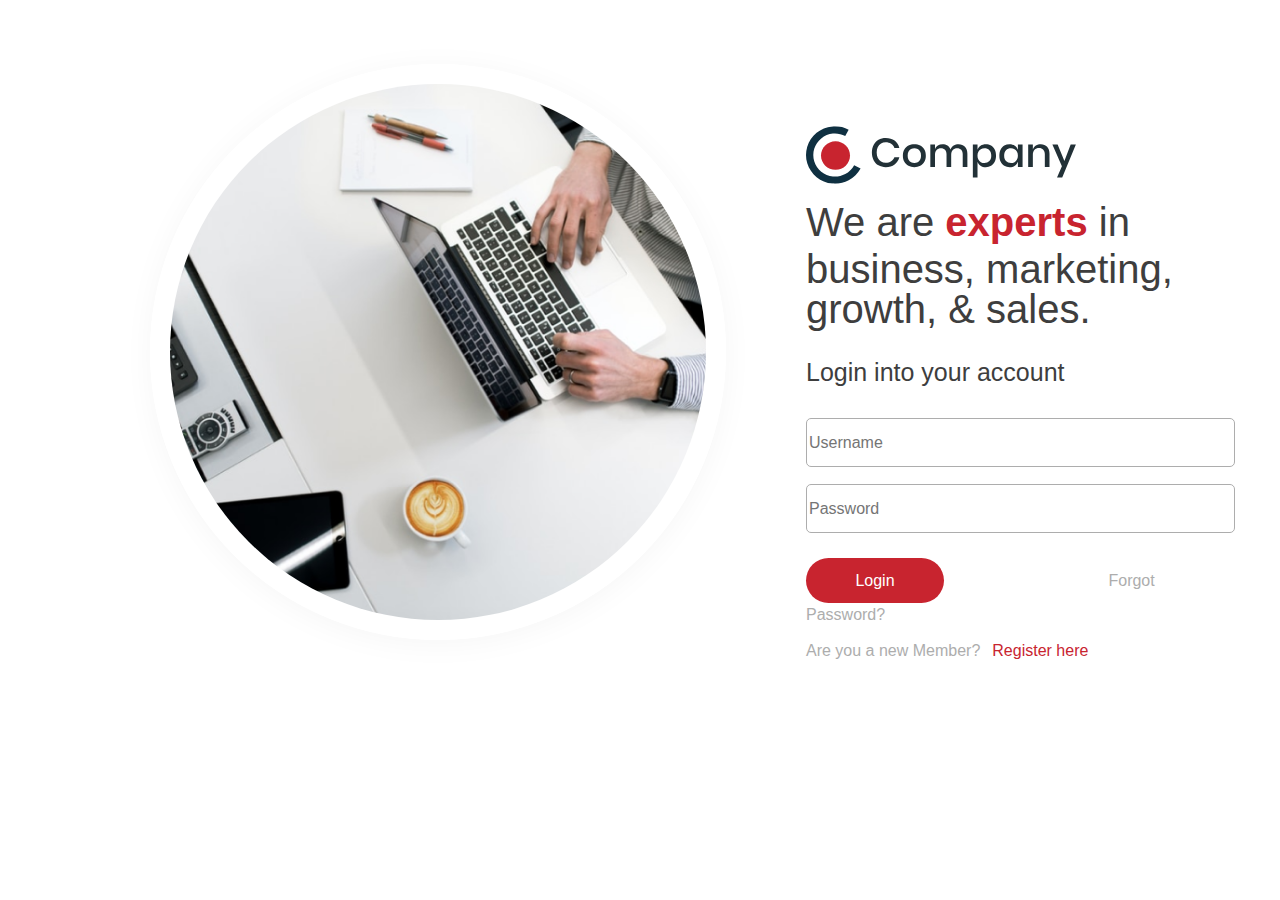
==== index.html @ 180c0b19 "Add files via upload" ====
<!DOCTYPE html>
<html lang="en">
<head>
    <meta charset="UTF-8">
    <meta http-equiv="X-UA-Compatible" content="IE=edge">
    <meta name="viewport" content="width=device-width, initial-scale=1.0">
    <link rel="stylesheet" href="css/style.css">
    <link rel="stylesheet" href="css/bootstrap.min.css" >
    <title>Login Page</title>
</head>
<body>
    <div class="section">
        <div class="row" style="flex-wrap: nowrap;">
            <div class="col">
                <img class="hero-image" src="images/hero-image.png" alt="">
            </div>
            
            <div class="col">
                <div class="container" id="login-tab">
                    <img id="logo" src="images/header-logo.svg" alt="">
                    <h1 id="heading">We are <span style="color:#C8242F; font-weight:900; line-height: 53px;">experts</span> in business, marketing, growth, & sales.</h1>
                    <p id="login-tab-header">Login into your account</p>
                    
                    <input type="text" id="username" name="username" placeholder="Username"><br>
                    <input type="password" id="pwd" name="pwd" placeholder="Password"><br>
                    <button name="button" style="border-radius: 23px;">Login</button>

                    <a href="" id="forgot-password-link">Forgot Password?</a>
                    <br>
                    <p style="color:#ADADAD; font-weight: 450; margin-top: 12px;">Are you a new Member?<a href="" id="registration-page-link">Register here</a></p>
                </div>
            </div>
        </div>
    </div>
    
</body>
</html>
---- css/style.css ----
body{
    background: #FAFAFA;
    font-family: system-ui, -apple-system, BlinkMacSystemFont, 'Segoe UI', Roboto, Oxygen, Ubuntu, Cantarell, 'Open Sans', 'Helvetica Neue', sans-serif;
}
.section{
    margin-top: 4em;
    margin-left: 90px;
}

.hero-image{
    margin-left: 60px;
    border: 20px solid #FFFFFF;
    box-shadow: 0px 4px 31px #0000000A;
    border-radius: 50%;
    width: 576px;
    height: 576px;
}

#login-tab{
    padding:50px;
}

#logo{
width: 272px;
height: 58px;
margin-top:12px ;
margin-bottom: 12px;
}

#heading{

    color: #3E3E3E;
    letter-spacing: 0px;
    line-height: 1em;
    margin-bottom: 27px;
    width: 100%;
}

#login-tab-header{
    text-align: left;
    font-weight: normal;
    font-size: 25px;
    line-height: 33px;
    color: #3E3E3E;
}

#username{
    margin-top: 13px;
    width: 429px;
    height: 49px;
    background: #FFFFFF 0% 0% no-repeat padding-box;
    border: 1px solid #ADADAD;
    border-radius: 5px;
}
#pwd{
    margin-top: 17px;;
    width: 429px;
    height: 49px;
    background: #FFFFFF 0% 0% no-repeat padding-box;
    border: 1px solid #ADADAD;
    border-radius: 5px;
    margin-bottom: 25px;
}

button{
    width: 138px;
    height: 45px;
    background-color: #C8242F;
    border-radius: 23px;
    opacity: 1;
    border:#C8242F;

    font-weight: medium;
    font-size: 18px;
    line-height: 24px;
    color: #FFFFFF;   
}

#forgot-password-link{
    margin-left:160px;
    width: 121px;
    height: 20px;
    text-align: left;
    color: #ADADAD;
    text-decoration: none;
}

#registration-page-link{
    margin-left:12px;
    width: 88px;
    height: 20px;
    font-weight: 500;
    text-align: left;
    letter-spacing: 0px;
    color: #C8242F;
    opacity: 1;
}
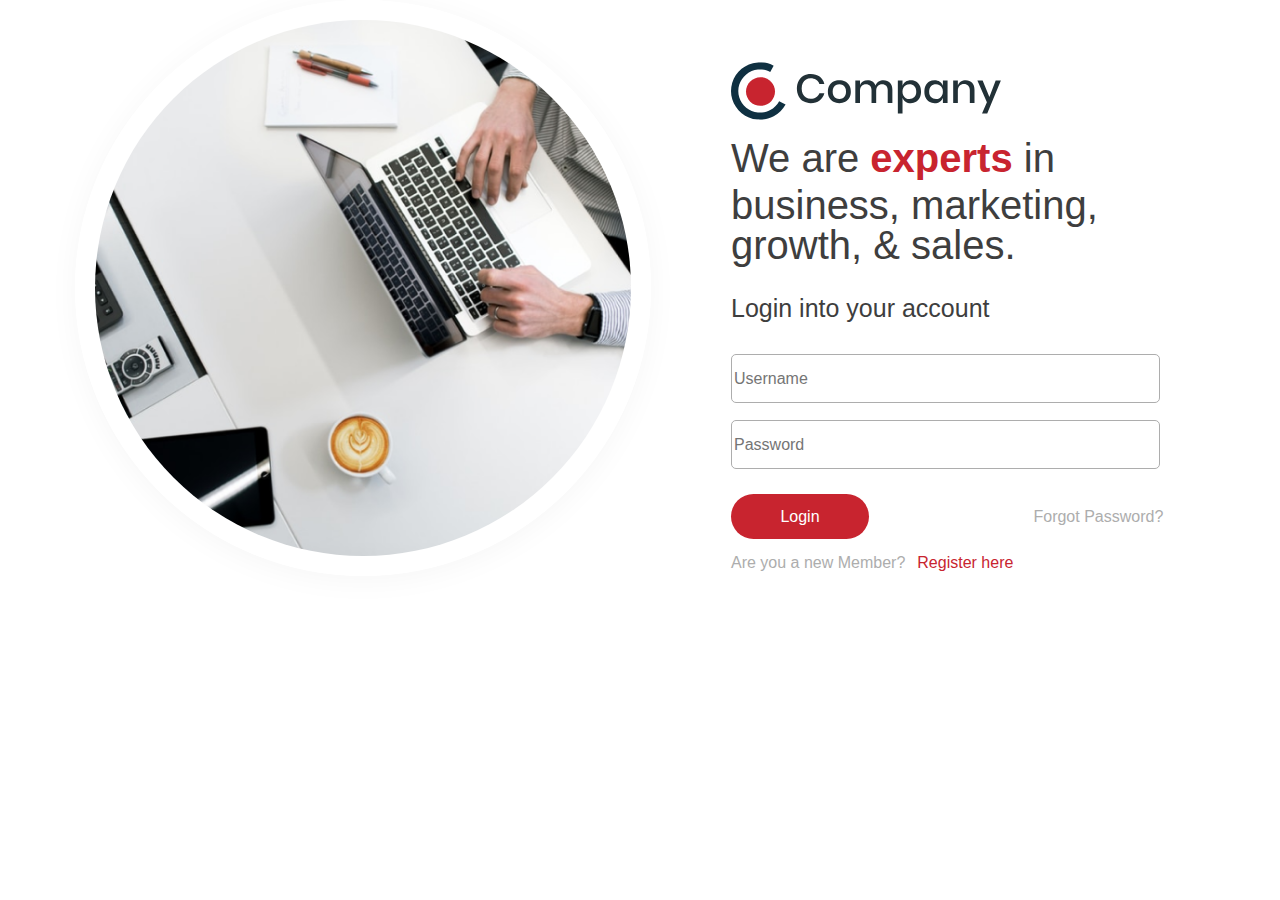
==== commit cc328c02: "Update index.html" ====
--- a/index.html
+++ b/index.html
@@ -9,8 +9,8 @@
     <title>Login Page</title>
 </head>
 <body>
-    <div class="section">
-        <div class="row" style="flex-wrap: nowrap;">
+    <div class="container-fluid">
+        <div class="row">
             <div class="col">
                 <img class="hero-image" src="images/hero-image.png" alt="">
             </div>
@@ -34,4 +34,4 @@
     </div>
     
 </body>
-</html>+</html>
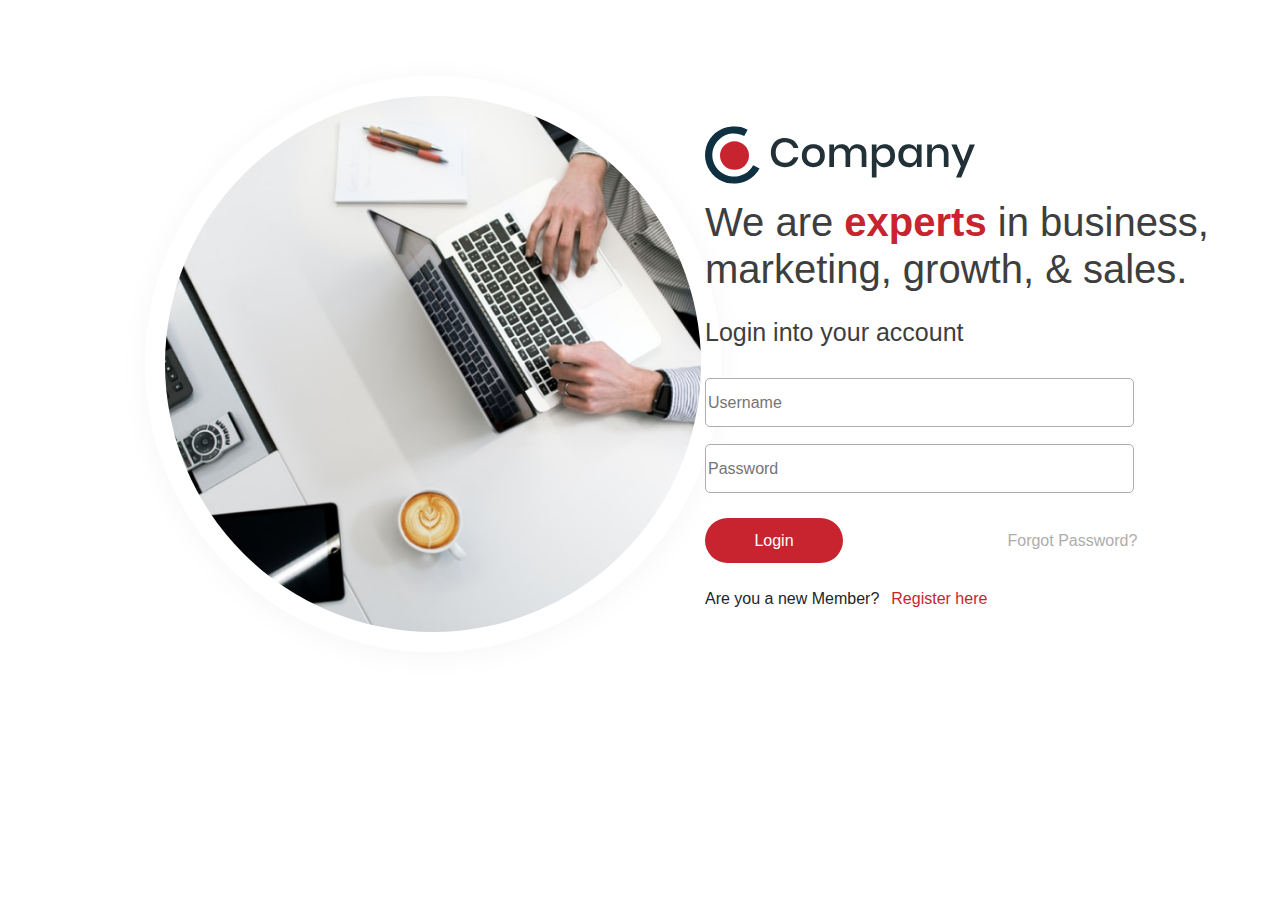
==== commit a95f2e94: "Update index.html" ====
--- a/index.html
+++ b/index.html
@@ -10,12 +10,14 @@
 </head>
 <body>
     <div class="container-fluid">
-        <div class="row">
-            <div class="col">
-                <img class="hero-image" src="images/hero-image.png" alt="">
+        <div class="row" >
+            <div class="col-xl-6" id="hero-image-part">
+                <div style="max-height: 36em; max-width: 36em; margin: 12px 57.6px 0 57.6px; padding-left: 2%;">
+                    <img class="hero-image" src="images/hero-image.png" alt="">
+                </div>
             </div>
             
-            <div class="col">
+            <div class="col-xl-6" id="login-details">
                 <div class="container" id="login-tab">
                     <img id="logo" src="images/header-logo.svg" alt="">
                     <h1 id="heading">We are <span style="color:#C8242F; font-weight:900; line-height: 53px;">experts</span> in business, marketing, growth, & sales.</h1>
@@ -23,11 +25,12 @@
                     
                     <input type="text" id="username" name="username" placeholder="Username"><br>
                     <input type="password" id="pwd" name="pwd" placeholder="Password"><br>
-                    <button name="button" style="border-radius: 23px;">Login</button>
-
-                    <a href="" id="forgot-password-link">Forgot Password?</a>
+                    <div class="login-forgot-btns">
+                        <button name="button" type="submit" style="border-radius: 23px;">Login</button>
+                        <a href="" id="forgot-password-link">Forgot Password?</a>
+                    </div>
                     <br>
-                    <p style="color:#ADADAD; font-weight: 450; margin-top: 12px;">Are you a new Member?<a href="" id="registration-page-link">Register here</a></p>
+                    <p><span id="member-registration"> Are you a new Member?</span><a href="" id="registration-page-link">Register here</a></p>
                 </div>
             </div>
         </div>
--- a/css/style.css
+++ b/css/style.css
@@ -2,7 +2,7 @@
     background: #FAFAFA;
     font-family: system-ui, -apple-system, BlinkMacSystemFont, 'Segoe UI', Roboto, Oxygen, Ubuntu, Cantarell, 'Open Sans', 'Helvetica Neue', sans-serif;
 }
-.section{
+.container-fluid{
     margin-top: 4em;
     margin-left: 90px;
 }
@@ -94,4 +94,4 @@
     letter-spacing: 0px;
     color: #C8242F;
     opacity: 1;
-}+}
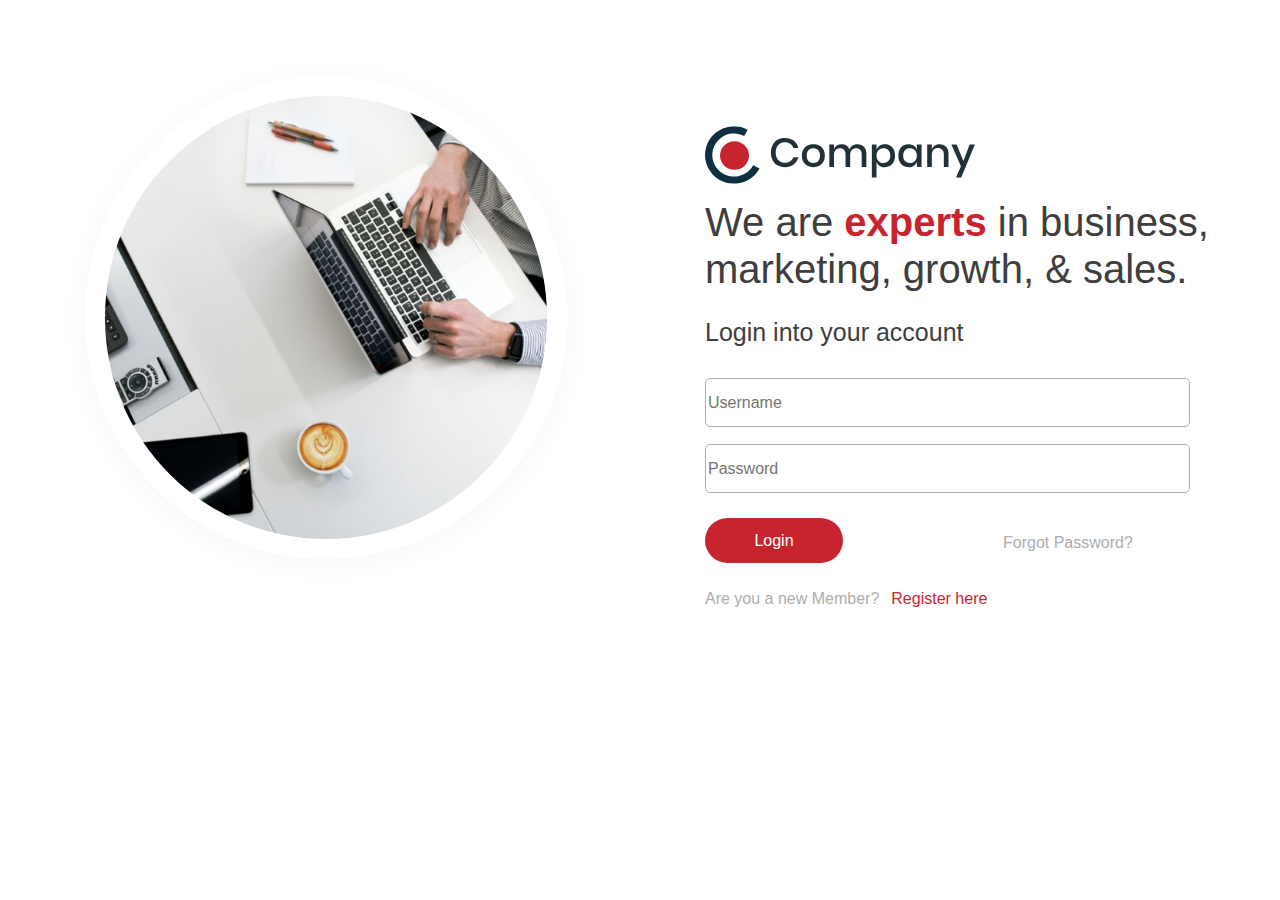
==== commit da6f444e: "Add files via upload" ====
--- a/index.html
+++ b/index.html
@@ -12,7 +12,7 @@
     <div class="container-fluid">
         <div class="row" >
             <div class="col-xl-6" id="hero-image-part">
-                <div style="max-height: 36em; max-width: 36em; margin: 12px 57.6px 0 57.6px; padding-left: 2%;">
+                <div id="hero-image-div" >
                     <img class="hero-image" src="images/hero-image.png" alt="">
                 </div>
             </div>
@@ -37,4 +37,4 @@
     </div>
     
 </body>
-</html>
+</html>--- a/css/style.css
+++ b/css/style.css
@@ -1,33 +1,41 @@
-body{
+body {
     background: #FAFAFA;
+    height: auto;
     font-family: system-ui, -apple-system, BlinkMacSystemFont, 'Segoe UI', Roboto, Oxygen, Ubuntu, Cantarell, 'Open Sans', 'Helvetica Neue', sans-serif;
 }
-.container-fluid{
+
+.container-fluid {
     margin-top: 4em;
     margin-left: 90px;
 }
 
-.hero-image{
-    margin-left: 60px;
+#hero-image-div{
+    max-height: 36em; 
+    max-width: 36em; 
+    margin: 12px 57.6px 0 57.6px; 
+    padding-left: 2%;
+}
+.hero-image {
     border: 20px solid #FFFFFF;
     box-shadow: 0px 4px 31px #0000000A;
     border-radius: 50%;
-    width: 576px;
-    height: 576px;
+    width: 100%;
+    height: auto;
+
 }
 
-#login-tab{
-    padding:50px;
+#login-tab {
+    padding: 50px;
 }
 
-#logo{
-width: 272px;
-height: 58px;
-margin-top:12px ;
-margin-bottom: 12px;
+#logo {
+    width: 272px;
+    height: 58px;
+    margin-top: 12px;
+    margin-bottom: 12px;
 }
 
-#heading{
+#heading {
 
     color: #3E3E3E;
     letter-spacing: 0px;
@@ -36,7 +44,7 @@
     width: 100%;
 }
 
-#login-tab-header{
+#login-tab-header {
     text-align: left;
     font-weight: normal;
     font-size: 25px;
@@ -44,7 +52,7 @@
     color: #3E3E3E;
 }
 
-#username{
+#username {
     margin-top: 13px;
     width: 429px;
     height: 49px;
@@ -52,8 +60,10 @@
     border: 1px solid #ADADAD;
     border-radius: 5px;
 }
-#pwd{
-    margin-top: 17px;;
+
+#pwd {
+    margin-top: 17px;
+    ;
     width: 429px;
     height: 49px;
     background: #FFFFFF 0% 0% no-repeat padding-box;
@@ -62,36 +72,105 @@
     margin-bottom: 25px;
 }
 
-button{
+button {
     width: 138px;
     height: 45px;
     background-color: #C8242F;
     border-radius: 23px;
     opacity: 1;
-    border:#C8242F;
+    border: #C8242F;
 
     font-weight: medium;
     font-size: 18px;
     line-height: 24px;
-    color: #FFFFFF;   
+    color: #FFFFFF;
 }
 
-#forgot-password-link{
-    margin-left:160px;
-    width: 121px;
+.login-forgot-btns {
+    display: flex;
+}
+
+#forgot-password-link {
+    margin-left: 160px;
+    padding-top: 2.5%;
+    width: 131px;
     height: 20px;
     text-align: left;
     color: #ADADAD;
     text-decoration: none;
 }
 
-#registration-page-link{
-    margin-left:12px;
-    width: 88px;
-    height: 20px;
+#member-registration {
+    color: #ADADAD;
+    font-weight: 450;
+
+}
+
+#registration-page-link {
+    margin-top: 12px;
+    margin-left: 12px;
     font-weight: 500;
     text-align: left;
     letter-spacing: 0px;
     color: #C8242F;
     opacity: 1;
 }
+
+
+@media only screen and (max-width: 1280px) {
+    
+    .container-fluid {
+        align-items: center;
+    }
+
+    #login-tab {
+        width: 100%;
+        justify-content: center;
+    }
+
+    #heading {
+        max-width: 719px;
+    }
+
+    #username,
+    #pwd {
+        width: 95%;
+
+    }
+
+}
+
+@media only screen and (max-width: 650px)  {
+    .login-forgot-btns {
+        display: grid;
+    }
+
+    #forgot-password-link {
+        margin-left: 0;
+        padding-top: 2%;
+    }
+
+    #member-registration {
+        display: flex;
+        flex-direction: column;
+    }
+
+    #registration-page-link {
+        margin-left: 0;
+    }
+
+    #username,
+    #pwd {
+        width: 100%;
+
+    }
+
+    #heading {
+        font-size: 2em;
+    }
+
+    #login-tab-header {
+        font-size: 21px;
+    }
+   
+}
